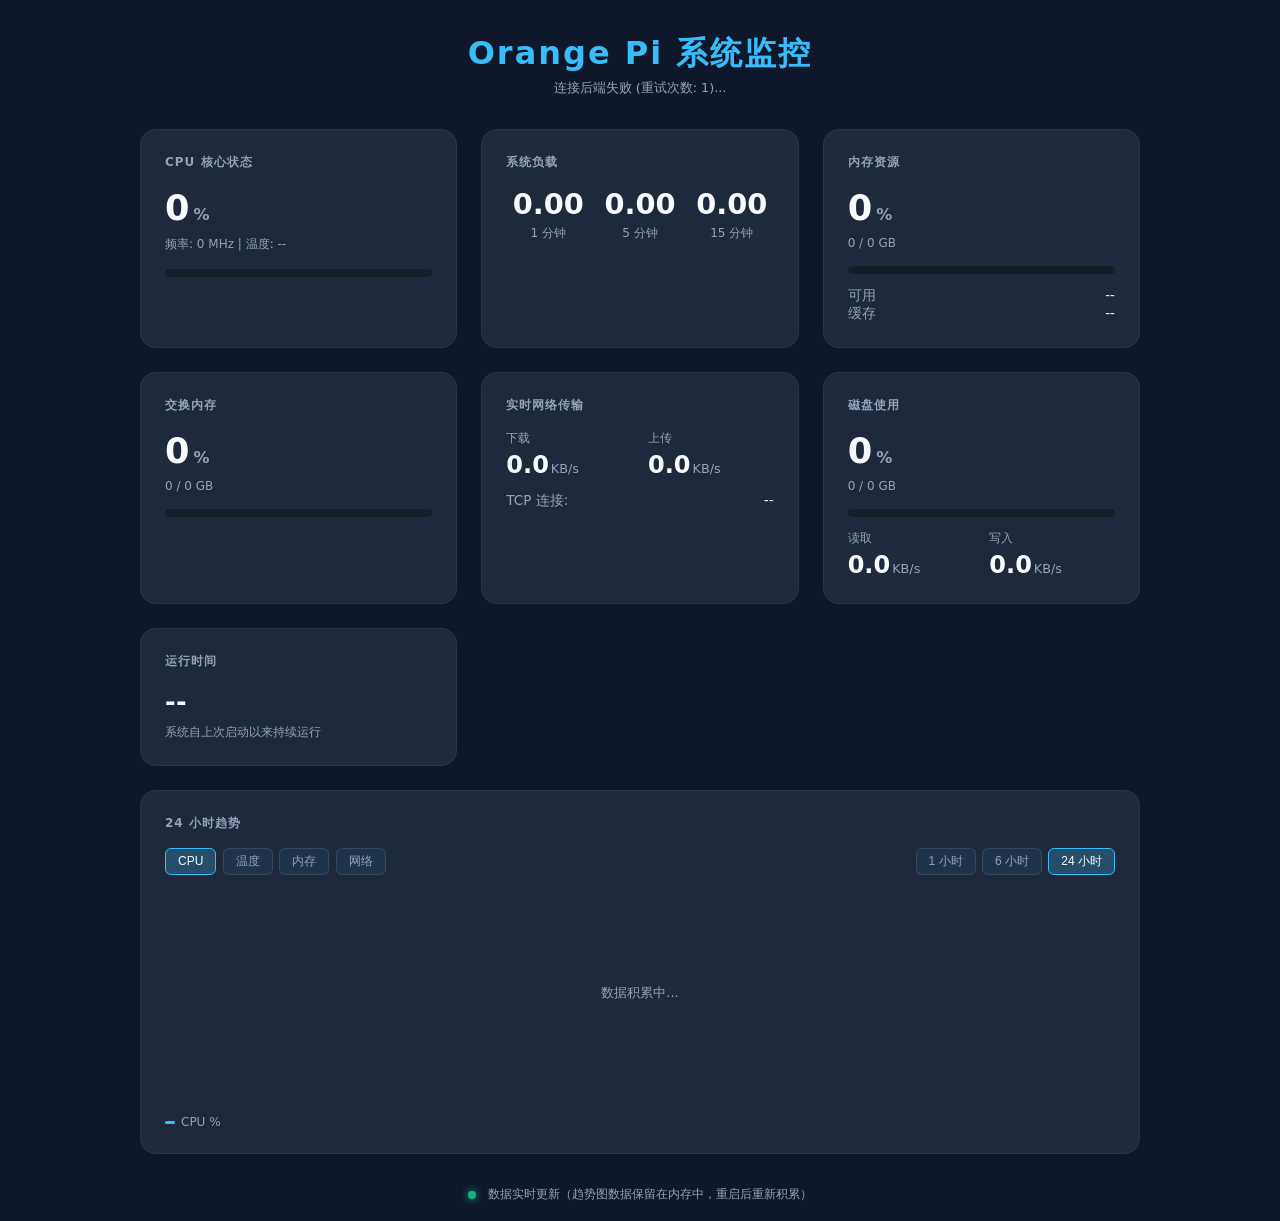
==== web/index.html @ b32b9d7f "refactor: standard Go layout (cmd/monitor), restore Chinese docs/scripts/frontend - Entry point move" ====
<!DOCTYPE html>
<html lang="zh-CN">

<head>
	<meta charset="UTF-8">
	<meta name="viewport" content="width=device-width, initial-scale=1.0">
	<title>系统监控</title>
	<link rel="stylesheet" href="static/css/style.css?v=7">
</head>

<body>
	<header>
		<h1>Orange Pi 系统监控</h1>
		<p id="local-time">正在连接服务器...</p>
	</header>

	<div class="container">
		<div class="card">
			<div class="card-title">CPU 核心状态</div>
			<div class="card-value"><span id="cpu-usage">0</span><span class="card-unit">%</span></div>
			<p class="card-subtitle">频率: <span id="cpu-freq">0</span> MHz | 温度: <span id="cpu-temp">--</span></p>
			<div class="progress-container">
				<div id="cpu-bar" class="progress-bar"></div>
			</div>
		</div>

		<div class="card">
			<div class="card-title">系统负载</div>
			<div class="load-row">
				<div class="load-item">
					<span class="load-value" id="load-1">0.00</span>
					<span class="load-label">1 分钟</span>
				</div>
				<div class="load-item">
					<span class="load-value" id="load-5">0.00</span>
					<span class="load-label">5 分钟</span>
				</div>
				<div class="load-item">
					<span class="load-value" id="load-15">0.00</span>
					<span class="load-label">15 分钟</span>
				</div>
			</div>
		</div>

		<div class="card">
			<div class="card-title">内存资源</div>
			<div class="card-value"><span id="mem-usage">0</span><span class="card-unit">%</span></div>
			<p id="mem-summary" class="card-subtitle">0 / 0 GB</p>
			<div class="progress-container">
				<div id="mem-bar" class="progress-bar"></div>
			</div>
			<div class="info-row" style="margin-top:0.8rem;margin-bottom:0;"><span>可用</span> <span id="mem-avail">--</span></div>
			<div class="info-row" style="margin-bottom:0;"><span>缓存</span> <span id="mem-cached">--</span></div>
		</div>

		<div class="card">
			<div class="card-title">交换内存</div>
			<div class="card-value"><span id="swap-usage">0</span><span class="card-unit">%</span></div>
			<p id="swap-summary" class="card-subtitle">0 / 0 GB</p>
			<div class="progress-container">
				<div id="swap-bar" class="progress-bar"></div>
			</div>
		</div>

		<div class="card">
			<div class="card-title">实时网络传输</div>
			<div class="net-row">
				<div class="net-item">
					<span class="net-label">下载</span>
					<span class="net-value" id="net-down">0.0</span><span class="net-unit">KB/s</span>
				</div>
				<div class="net-item">
					<span class="net-label">上传</span>
					<span class="net-value" id="net-up">0.0</span><span class="net-unit">KB/s</span>
				</div>
			</div>
			<div class="info-row" style="margin-top:0.8rem;margin-bottom:0;"><span>TCP 连接:</span> <span id="net-conns">--</span></div>
		</div>

		<div class="card">
			<div class="card-title">磁盘使用</div>
			<div class="card-value"><span id="disk-usage">0</span><span class="card-unit">%</span></div>
			<p id="disk-summary" class="card-subtitle">0 / 0 GB</p>
			<div class="progress-container">
				<div id="disk-bar" class="progress-bar"></div>
			</div>
			<div class="net-row" style="margin-top:0.8rem;">
				<div class="net-item">
					<span class="net-label">读取</span>
					<span class="net-value" id="disk-read">0.0</span><span class="net-unit">KB/s</span>
				</div>
				<div class="net-item">
					<span class="net-label">写入</span>
					<span class="net-value" id="disk-write">0.0</span><span class="net-unit">KB/s</span>
				</div>
			</div>
		</div>

		<div class="card">
			<div class="card-title">运行时间</div>
			<div class="card-value uptime-value" id="uptime">--</div>
			<p class="card-subtitle">系统自上次启动以来持续运行</p>
		</div>

		<div class="card trend-card">
			<div class="card-title">24 小时趋势</div>
			<div class="chart-controls">
				<div class="chart-metrics">
					<button type="button" class="chart-btn active" data-metric="cpu">CPU</button>
					<button type="button" class="chart-btn" data-metric="temp">温度</button>
					<button type="button" class="chart-btn" data-metric="mem">内存</button>
					<button type="button" class="chart-btn" data-metric="net">网络</button>
				</div>
				<div class="chart-ranges">
					<button type="button" class="chart-btn" data-range="1">1 小时</button>
					<button type="button" class="chart-btn" data-range="6">6 小时</button>
					<button type="button" class="chart-btn active" data-range="24">24 小时</button>
				</div>
			</div>
			<canvas id="trend-canvas"></canvas>
			<div class="chart-legend" id="chart-legend"></div>
		</div>
	</div>

	<div class="status-footer">
		<span class="status-dot"></span> 数据实时更新（趋势图数据保留在内存中，重启后重新积累）
	</div>

	<script src="static/js/app.js?v=11"></script>
</body>

</html>
---- web/static/css/style.css ----
:root {
	--bg-color: #0f172a;
	--card-bg: #1e293b;
	--accent-color: #38bdf8;
	--text-main: #f8fafc;
	--text-dim: #94a3b8;
	--success: #10b981;
	--danger: #ef4444;
}

* {
	margin: 0;
	padding: 0;
	box-sizing: border-box;
}

body {
	background-color: var(--bg-color);
	font-family: system-ui, -apple-system, sans-serif;
	color: var(--text-main);
	padding: 2rem;
	display: flex;
	flex-direction: column;
	align-items: center;
}

header {
	text-align: center;
	margin-bottom: 2rem;
}

header h1 {
	color: var(--accent-color);
	letter-spacing: 2px;
}

#local-time {
	color: var(--text-dim);
	font-size: 0.8rem;
	margin-top: 4px;
}

.container {
	display: grid;
	grid-template-columns: repeat(auto-fit, minmax(240px, 1fr));
	gap: 1.5rem;
	width: 100%;
	max-width: 1000px;
}

/* ===== 卡片容器 ===== */
.card {
	background: var(--card-bg);
	padding: 1.5rem;
	border-radius: 1rem;
	border: 1px solid rgba(255, 255, 255, 0.05);
}

.card-title {
	color: var(--text-dim);
	font-size: 0.75rem;
	text-transform: uppercase;
	letter-spacing: 1px;
	margin-bottom: 1rem;
	font-weight: 600;
}

/* ===== 主数值（CPU / 内存 / 交换 / 磁盘 通用）===== */
.card-value {
	font-size: 2.2rem;
	font-weight: 800;
}

.card-unit {
	font-size: 1rem;
	color: var(--text-dim);
	margin-left: 4px;
}

.card-subtitle {
	font-size: 0.75rem;
	color: var(--text-dim);
	margin-top: 8px;
}

/* ===== 进度条（CPU / 内存 / 交换 / 磁盘 通用）===== */
.progress-container {
	height: 8px;
	background: rgba(0, 0, 0, 0.3);
	border-radius: 4px;
	margin-top: 1rem;
	overflow: hidden;
}

.progress-bar {
	height: 100%;
	width: 0%;
	background: linear-gradient(90deg, var(--accent-color), #818cf8);
	transition: width 0.5s ease;
}

/* ===== 系统负载（三列布局）===== */
.load-row {
	display: flex;
	justify-content: space-between;
	gap: 0.5rem;
}

.load-item {
	text-align: center;
	flex: 1;
}

.load-value {
	display: block;
	font-size: 1.8rem;
	font-weight: 800;
}

.load-label {
	display: block;
	font-size: 0.75rem;
	color: var(--text-dim);
	margin-top: 4px;
}

/* ===== 实时网络 ===== */
.net-row {
	display: flex;
	justify-content: space-between;
	gap: 1rem;
}

.net-item {
	flex: 1;
}

.net-label {
	display: block;
	font-size: 0.75rem;
	color: var(--text-dim);
	margin-bottom: 4px;
}

.net-value {
	font-size: 1.5rem;
	font-weight: 800;
}

.net-unit {
	font-size: 0.8rem;
	color: var(--text-dim);
	margin-left: 2px;
}

/* ===== 系统运行信息 ===== */
.info-row {
	display: flex;
	justify-content: space-between;
	margin-bottom: 0.8rem;
	font-size: 0.85rem;
	color: var(--text-dim);
}

.info-row span:first-child {
	color: var(--text-dim);
}

.info-row span:last-child {
	color: var(--text-main);
}

.status-badge {
	display: inline-block;
	padding: 4px 8px;
	background: rgba(16, 185, 129, 0.1);
	color: var(--success);
	border-radius: 4px;
	font-size: 0.75rem;
	font-weight: 600;
	margin-top: 0.5rem;
}

/* ===== 运行时间 ===== */
.uptime-value {
	font-size: 1.6rem;
	letter-spacing: 0.5px;
}

/* ===== 页面底部 ===== */
.status-footer {
	margin-top: 2rem;
	color: var(--text-dim);
	font-size: 0.75rem;
}

.status-dot {
	height: 8px;
	width: 8px;
	background: var(--success);
	border-radius: 50%;
	display: inline-block;
	margin-right: 8px;
	box-shadow: 0 0 8px var(--success);
	vertical-align: middle;
}

/* ===== 趋势图 ===== */
.trend-card {
	grid-column: 1 / -1;
}

.chart-controls {
	display: flex;
	justify-content: space-between;
	gap: 1rem;
	margin-bottom: 0.8rem;
	flex-wrap: wrap;
}

.chart-metrics,
.chart-ranges {
	display: flex;
	gap: 0.4rem;
}

.chart-btn {
	background: rgba(56, 189, 248, 0.08);
	color: var(--text-dim);
	border: 1px solid rgba(255, 255, 255, 0.1);
	border-radius: 6px;
	padding: 4px 12px;
	font-size: 0.75rem;
	cursor: pointer;
}

.chart-btn:hover {
	color: var(--text-main);
}

.chart-btn.active {
	background: rgba(56, 189, 248, 0.25);
	color: var(--text-main);
	border-color: var(--accent-color);
}

#trend-canvas {
	width: 100%;
	height: 220px;
	display: block;
}

.chart-legend {
	margin-top: 0.5rem;
	display: flex;
	gap: 1rem;
	font-size: 0.75rem;
	color: var(--text-dim);
}

.legend-item {
	display: inline-flex;
	align-items: center;
	gap: 6px;
}

.legend-dot {
	width: 10px;
	height: 3px;
	border-radius: 2px;
	display: inline-block;
}
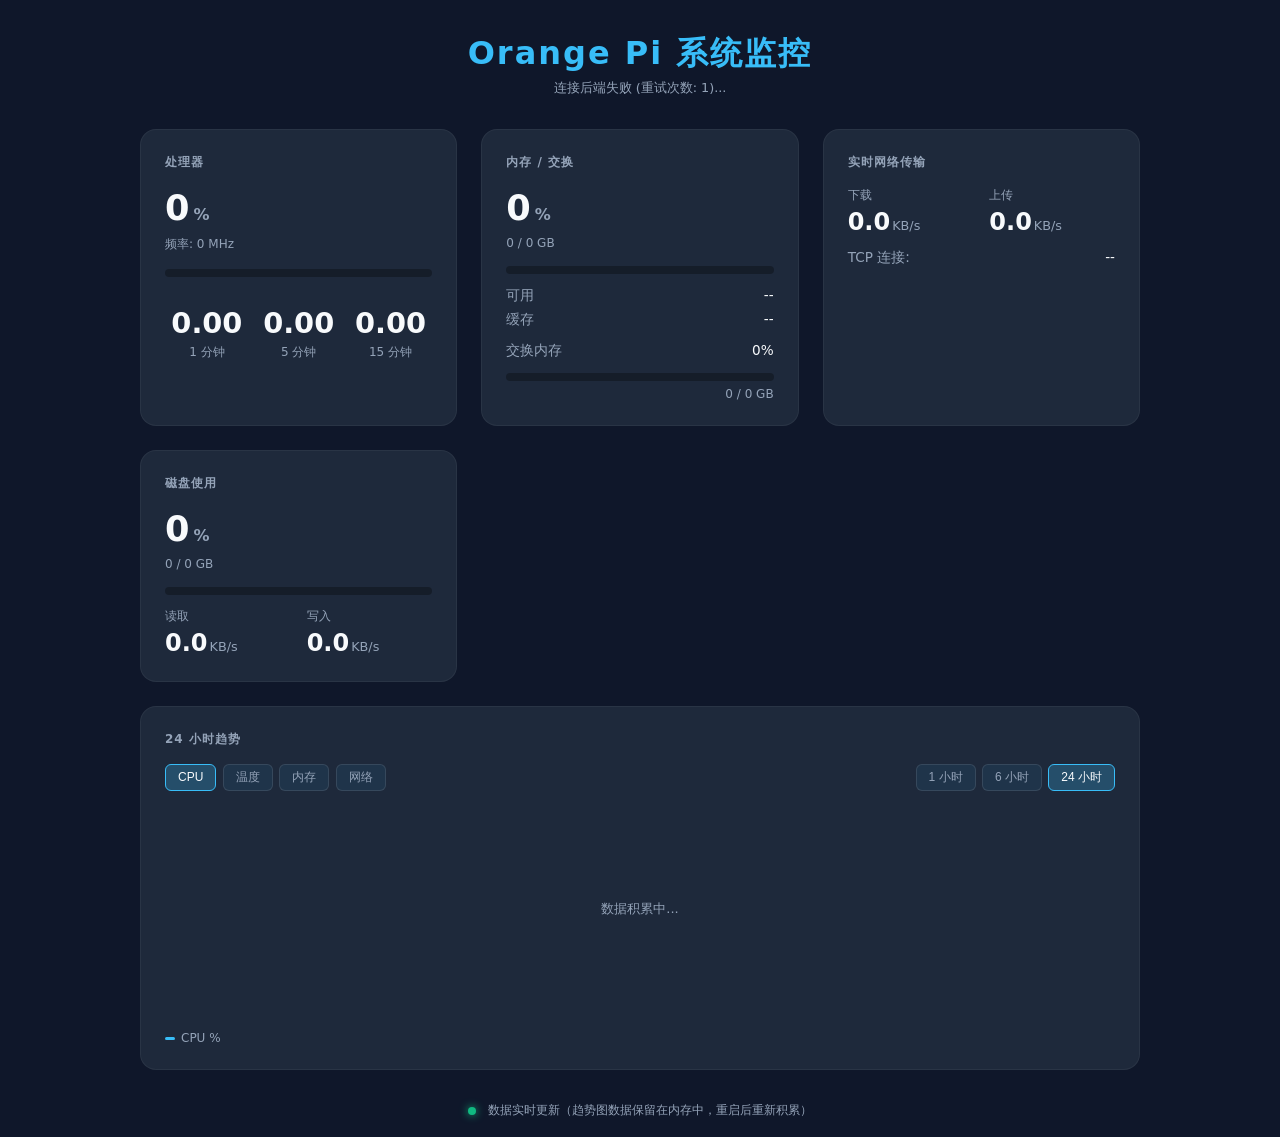
==== commit 52796dfc: "feat: denser dashboard — per-core CPU, thermal zones, merged cards - Merge memory and swap into one " ====
--- a/web/index.html
+++ b/web/index.html
@@ -5,7 +5,7 @@
 	<meta charset="UTF-8">
 	<meta name="viewport" content="width=device-width, initial-scale=1.0">
 	<title>系统监控</title>
-	<link rel="stylesheet" href="static/css/style.css?v=7">
+	<link rel="stylesheet" href="static/css/style.css?v=8">
 </head>
 
 <body>
@@ -16,17 +16,15 @@
 
 	<div class="container">
 		<div class="card">
-			<div class="card-title">CPU 核心状态</div>
+			<div class="card-title">处理器</div>
 			<div class="card-value"><span id="cpu-usage">0</span><span class="card-unit">%</span></div>
-			<p class="card-subtitle">频率: <span id="cpu-freq">0</span> MHz | 温度: <span id="cpu-temp">--</span></p>
+			<p class="card-subtitle">频率: <span id="cpu-freq">0</span> MHz</p>
 			<div class="progress-container">
 				<div id="cpu-bar" class="progress-bar"></div>
 			</div>
-		</div>
-
-		<div class="card">
-			<div class="card-title">系统负载</div>
-			<div class="load-row">
+			<div id="thermal-rows"></div>
+			<div class="core-grid" id="core-grid"></div>
+			<div class="load-row" style="margin-top:1rem;">
 				<div class="load-item">
 					<span class="load-value" id="load-1">0.00</span>
 					<span class="load-label">1 分钟</span>
@@ -43,23 +41,19 @@
 		</div>
 
 		<div class="card">
-			<div class="card-title">内存资源</div>
+			<div class="card-title">内存 / 交换</div>
 			<div class="card-value"><span id="mem-usage">0</span><span class="card-unit">%</span></div>
 			<p id="mem-summary" class="card-subtitle">0 / 0 GB</p>
 			<div class="progress-container">
 				<div id="mem-bar" class="progress-bar"></div>
 			</div>
 			<div class="info-row" style="margin-top:0.8rem;margin-bottom:0;"><span>可用</span> <span id="mem-avail">--</span></div>
-			<div class="info-row" style="margin-bottom:0;"><span>缓存</span> <span id="mem-cached">--</span></div>
-		</div>
-
-		<div class="card">
-			<div class="card-title">交换内存</div>
-			<div class="card-value"><span id="swap-usage">0</span><span class="card-unit">%</span></div>
-			<p id="swap-summary" class="card-subtitle">0 / 0 GB</p>
-			<div class="progress-container">
+			<div class="info-row" style="margin-top:0.4rem;"><span>缓存</span> <span id="mem-cached">--</span></div>
+			<div class="info-row" style="margin-top:0.8rem;"><span>交换内存</span> <span id="swap-usage">0%</span></div>
+			<div class="progress-container" style="margin-top:0.4rem;">
 				<div id="swap-bar" class="progress-bar"></div>
 			</div>
+			<p id="swap-summary" class="card-subtitle" style="text-align:right;margin-top:6px;">0 / 0 GB</p>
 		</div>
 
 		<div class="card">
@@ -96,12 +90,6 @@
 			</div>
 		</div>
 
-		<div class="card">
-			<div class="card-title">运行时间</div>
-			<div class="card-value uptime-value" id="uptime">--</div>
-			<p class="card-subtitle">系统自上次启动以来持续运行</p>
-		</div>
-
 		<div class="card trend-card">
 			<div class="card-title">24 小时趋势</div>
 			<div class="chart-controls">
@@ -126,7 +114,7 @@
 		<span class="status-dot"></span> 数据实时更新（趋势图数据保留在内存中，重启后重新积累）
 	</div>
 
-	<script src="static/js/app.js?v=11"></script>
+	<script src="static/js/app.js?v=12"></script>
 </body>
 
 </html>
--- a/web/static/css/style.css
+++ b/web/static/css/style.css
@@ -181,11 +181,6 @@
 	margin-top: 0.5rem;
 }
 
-/* ===== 运行时间 ===== */
-.uptime-value {
-	font-size: 1.6rem;
-	letter-spacing: 0.5px;
-}
 
 /* ===== 页面底部 ===== */
 .status-footer {
@@ -270,3 +265,39 @@
 	border-radius: 2px;
 	display: inline-block;
 }
+
+/* ===== 每核占用迷你柱状图 ===== */
+.core-grid {
+	display: flex;
+	gap: 6px;
+	margin-top: 0.8rem;
+}
+
+.core-cell {
+	flex: 1;
+	text-align: center;
+}
+
+.core-bar-bg {
+	height: 36px;
+	background: rgba(0, 0, 0, 0.3);
+	border-radius: 3px;
+	position: relative;
+	overflow: hidden;
+}
+
+.core-bar {
+	position: absolute;
+	bottom: 0;
+	left: 0;
+	width: 100%;
+	background: linear-gradient(180deg, #818cf8, #38bdf8);
+	transition: height 0.5s ease;
+}
+
+.core-label {
+	display: block;
+	font-size: 0.65rem;
+	color: var(--text-dim);
+	margin-top: 3px;
+}
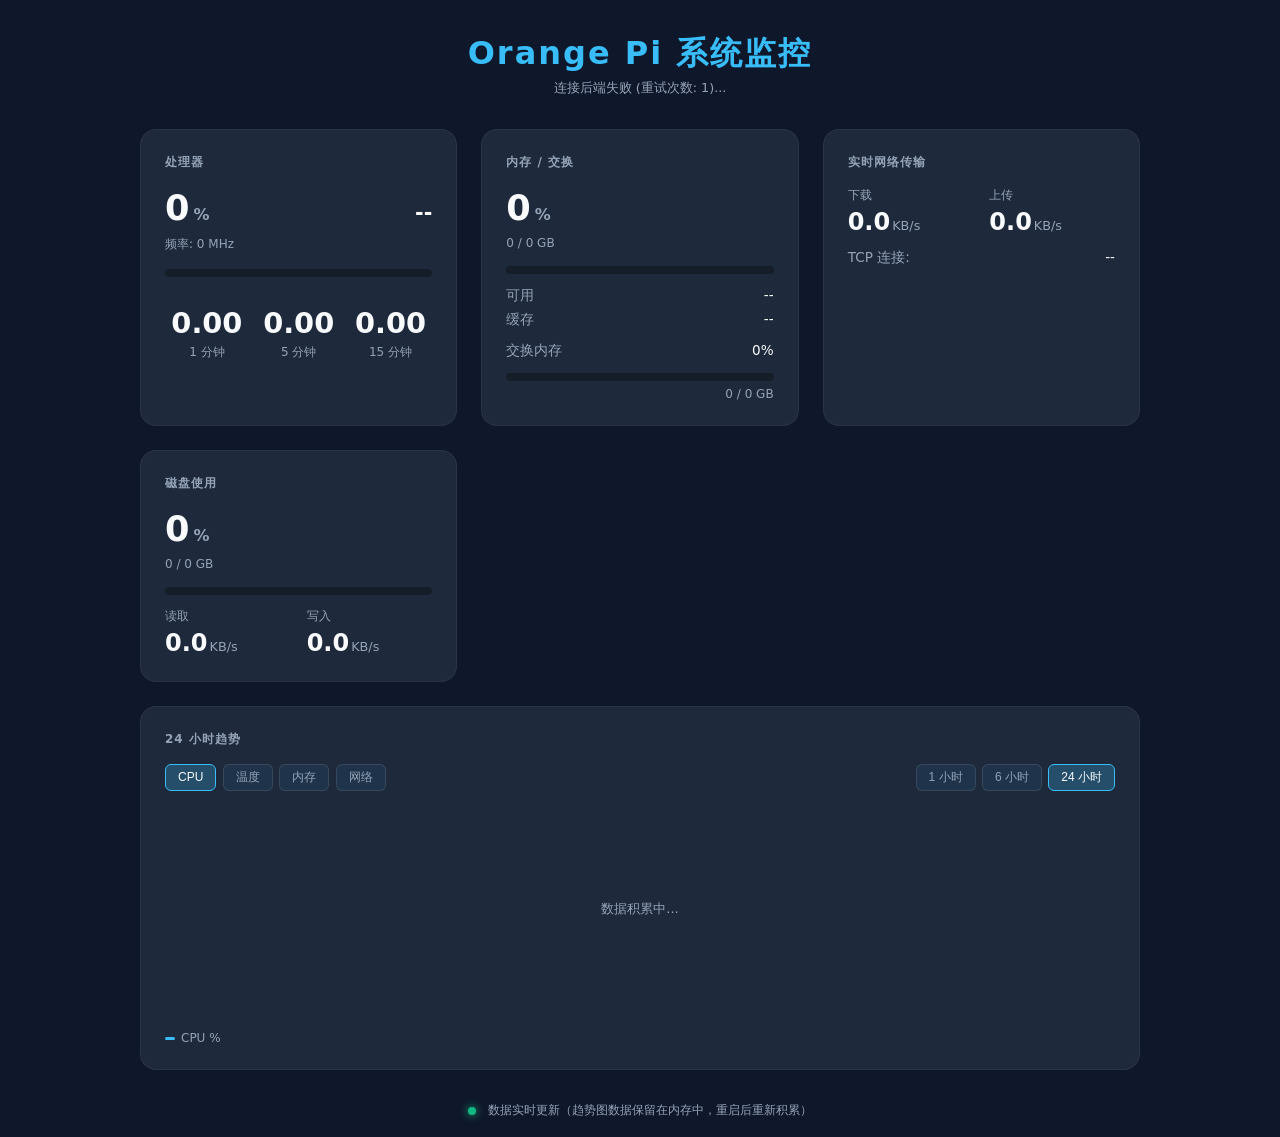
==== commit df8dad82: "feat: cleaner processor card — thermal filter, temp badge, per-core values - Filter thermal zones at" ====
--- a/web/index.html
+++ b/web/index.html
@@ -5,7 +5,7 @@
 	<meta charset="UTF-8">
 	<meta name="viewport" content="width=device-width, initial-scale=1.0">
 	<title>系统监控</title>
-	<link rel="stylesheet" href="static/css/style.css?v=8">
+	<link rel="stylesheet" href="static/css/style.css?v=9">
 </head>
 
 <body>
@@ -17,12 +17,14 @@
 	<div class="container">
 		<div class="card">
 			<div class="card-title">处理器</div>
-			<div class="card-value"><span id="cpu-usage">0</span><span class="card-unit">%</span></div>
+			<div class="cpu-head">
+				<div class="card-value"><span id="cpu-usage">0</span><span class="card-unit">%</span></div>
+				<div class="cpu-temp" id="cpu-temp">--</div>
+			</div>
 			<p class="card-subtitle">频率: <span id="cpu-freq">0</span> MHz</p>
 			<div class="progress-container">
 				<div id="cpu-bar" class="progress-bar"></div>
 			</div>
-			<div id="thermal-rows"></div>
 			<div class="core-grid" id="core-grid"></div>
 			<div class="load-row" style="margin-top:1rem;">
 				<div class="load-item">
@@ -114,7 +116,7 @@
 		<span class="status-dot"></span> 数据实时更新（趋势图数据保留在内存中，重启后重新积累）
 	</div>
 
-	<script src="static/js/app.js?v=12"></script>
+	<script src="static/js/app.js?v=13"></script>
 </body>
 
 </html>
--- a/web/static/css/style.css
+++ b/web/static/css/style.css
@@ -301,3 +301,22 @@
 	color: var(--text-dim);
 	margin-top: 3px;
 }
+
+/* ===== 处理器卡片头部（占用率与温度同行） ===== */
+.cpu-head {
+	display: flex;
+	align-items: baseline;
+	justify-content: space-between;
+	gap: 0.5rem;
+}
+
+.cpu-temp {
+	font-size: 1.3rem;
+	font-weight: 800;
+	text-align: right;
+	white-space: nowrap;
+}
+
+.temp-sep {
+	color: var(--text-dim);
+}
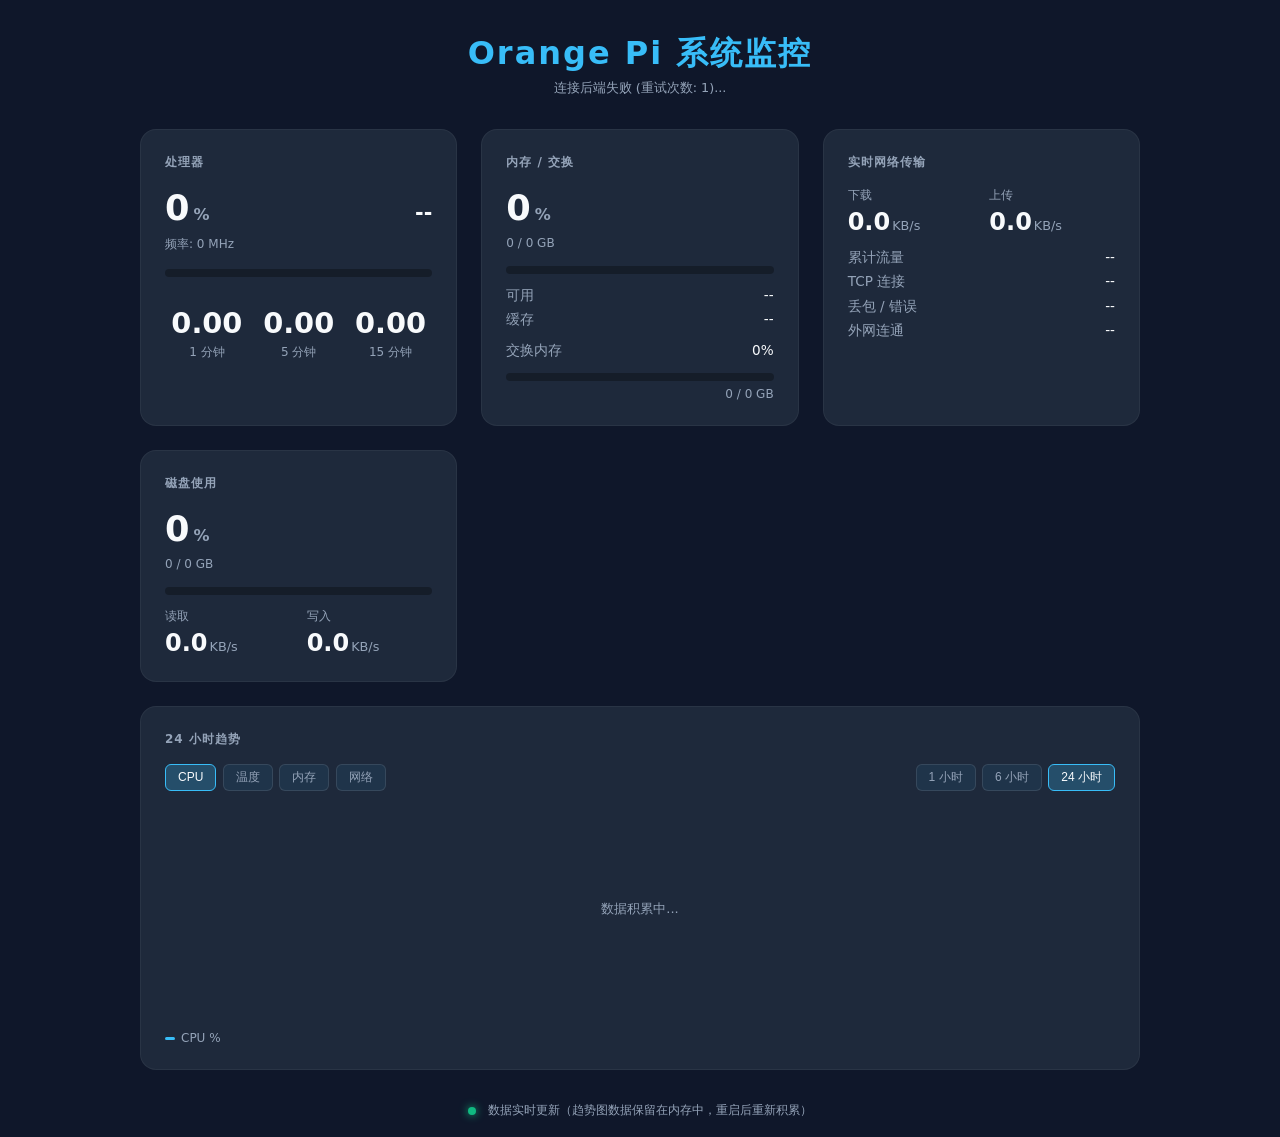
==== commit 9d612ebd: "feat: richer network card — totals, TCP states, drops, egress probe - Cumulative down/up traffic sin" ====
--- a/web/index.html
+++ b/web/index.html
@@ -70,7 +70,10 @@
 					<span class="net-value" id="net-up">0.0</span><span class="net-unit">KB/s</span>
 				</div>
 			</div>
-			<div class="info-row" style="margin-top:0.8rem;margin-bottom:0;"><span>TCP 连接:</span> <span id="net-conns">--</span></div>
+			<div class="info-row" style="margin-top:0.8rem;margin-bottom:0;"><span>累计流量</span> <span id="net-total">--</span></div>
+			<div class="info-row" style="margin-top:0.4rem;margin-bottom:0;"><span>TCP 连接</span> <span id="net-conns">--</span></div>
+			<div class="info-row" style="margin-top:0.4rem;margin-bottom:0;"><span>丢包 / 错误</span> <span id="net-drops">--</span></div>
+			<div class="info-row" style="margin-top:0.4rem;margin-bottom:0;"><span>外网连通</span> <span id="net-online">--</span></div>
 		</div>
 
 		<div class="card">
@@ -116,7 +119,7 @@
 		<span class="status-dot"></span> 数据实时更新（趋势图数据保留在内存中，重启后重新积累）
 	</div>
 
-	<script src="static/js/app.js?v=13"></script>
+	<script src="static/js/app.js?v=14"></script>
 </body>
 
 </html>
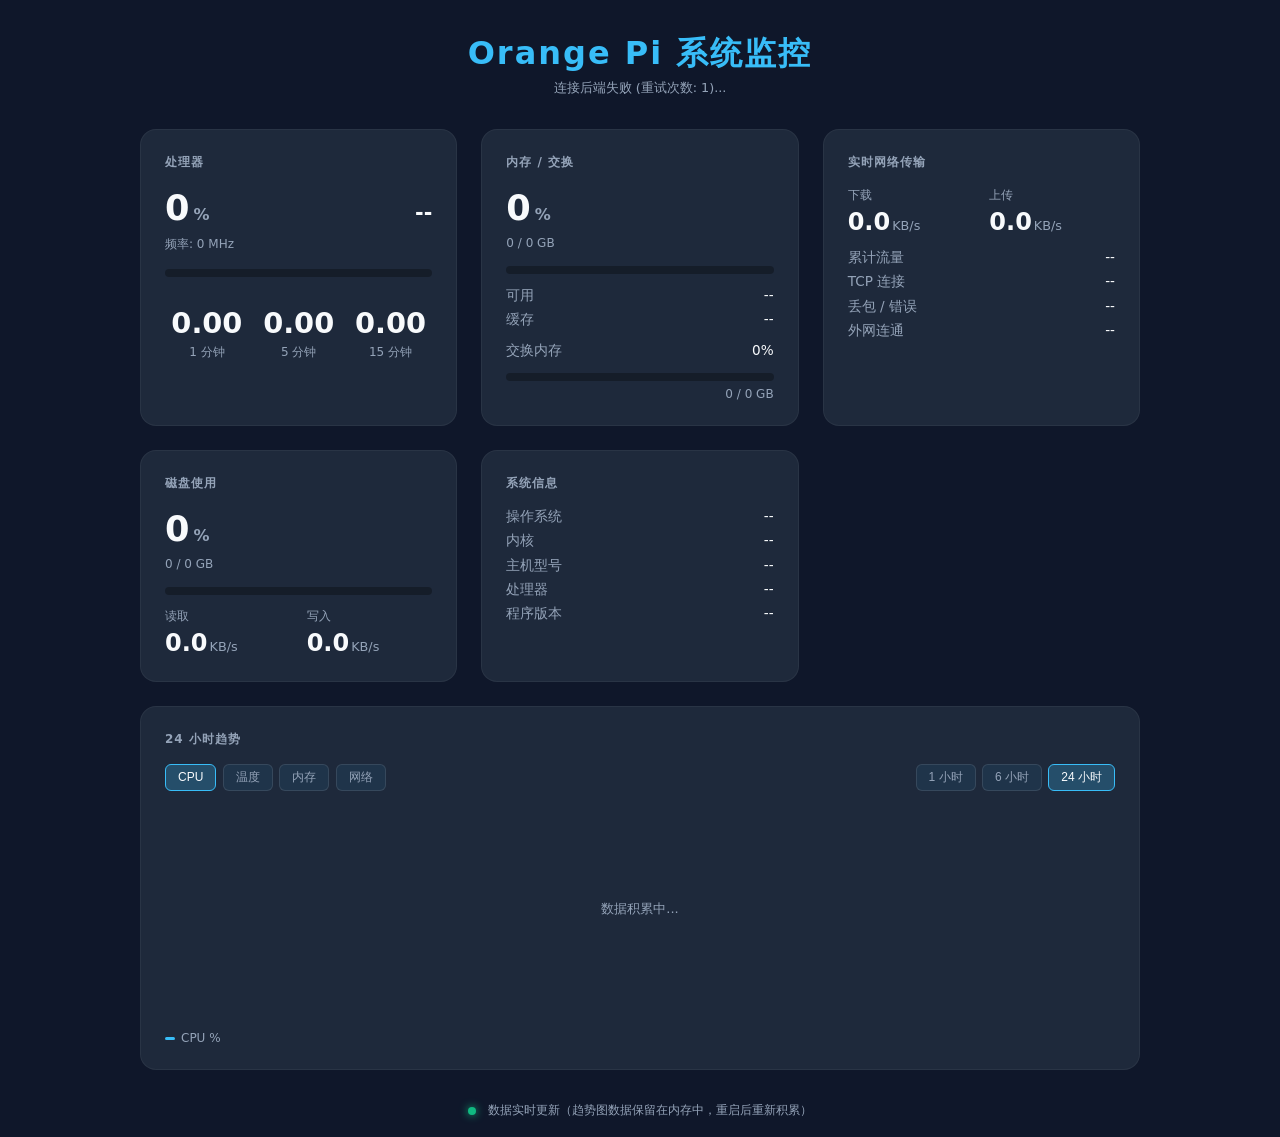
==== commit a9f8e7f5: "feat: system info card, build version injection, placeholder domains in README - New /api/system ser" ====
--- a/web/index.html
+++ b/web/index.html
@@ -95,6 +95,15 @@
 			</div>
 		</div>
 
+		<div class="card">
+			<div class="card-title">系统信息</div>
+			<div class="info-row" style="margin-bottom:0;"><span>操作系统</span> <span id="sys-os">--</span></div>
+			<div class="info-row" style="margin-top:0.4rem;margin-bottom:0;"><span>内核</span> <span id="sys-kernel">--</span></div>
+			<div class="info-row" style="margin-top:0.4rem;margin-bottom:0;"><span>主机型号</span> <span id="sys-board">--</span></div>
+			<div class="info-row" style="margin-top:0.4rem;margin-bottom:0;"><span>处理器</span> <span id="sys-cpu">--</span></div>
+			<div class="info-row" style="margin-top:0.4rem;margin-bottom:0;"><span>程序版本</span> <span id="sys-version">--</span></div>
+		</div>
+
 		<div class="card trend-card">
 			<div class="card-title">24 小时趋势</div>
 			<div class="chart-controls">
@@ -119,7 +128,7 @@
 		<span class="status-dot"></span> 数据实时更新（趋势图数据保留在内存中，重启后重新积累）
 	</div>
 
-	<script src="static/js/app.js?v=14"></script>
+	<script src="static/js/app.js?v=15"></script>
 </body>
 
 </html>
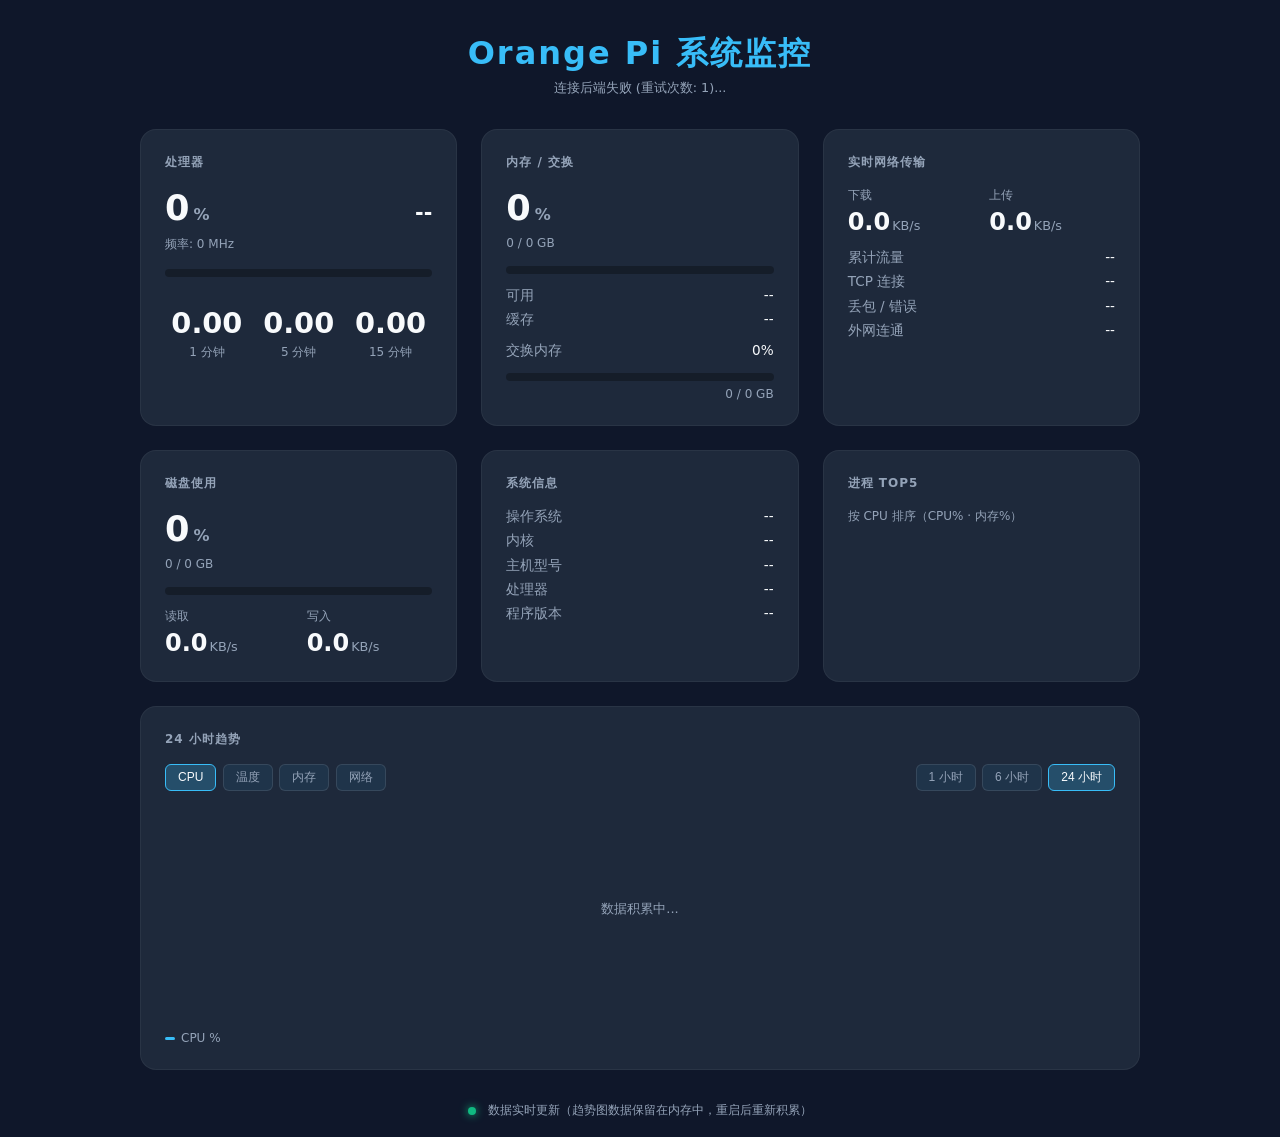
==== commit e3f14c9e: "feat: process top-5 card, per-mount disk usage, compact system info - New top-5 processes card (10s " ====
--- a/web/index.html
+++ b/web/index.html
@@ -83,6 +83,7 @@
 			<div class="progress-container">
 				<div id="disk-bar" class="progress-bar"></div>
 			</div>
+			<div id="disk-mounts"></div>
 			<div class="net-row" style="margin-top:0.8rem;">
 				<div class="net-item">
 					<span class="net-label">读取</span>
@@ -102,6 +103,12 @@
 			<div class="info-row" style="margin-top:0.4rem;margin-bottom:0;"><span>主机型号</span> <span id="sys-board">--</span></div>
 			<div class="info-row" style="margin-top:0.4rem;margin-bottom:0;"><span>处理器</span> <span id="sys-cpu">--</span></div>
 			<div class="info-row" style="margin-top:0.4rem;margin-bottom:0;"><span>程序版本</span> <span id="sys-version">--</span></div>
+		</div>
+
+		<div class="card">
+			<div class="card-title">进程 TOP5</div>
+			<p class="card-subtitle" style="margin-bottom:0.6rem;">按 CPU 排序（CPU% · 内存%）</p>
+			<div id="proc-rows"></div>
 		</div>
 
 		<div class="card trend-card">
@@ -128,7 +135,7 @@
 		<span class="status-dot"></span> 数据实时更新（趋势图数据保留在内存中，重启后重新积累）
 	</div>
 
-	<script src="static/js/app.js?v=15"></script>
+	<script src="static/js/app.js?v=18"></script>
 </body>
 
 </html>
--- a/web/static/css/style.css
+++ b/web/static/css/style.css
@@ -320,3 +320,31 @@
 .temp-sep {
 	color: var(--text-dim);
 }
+
+/* ===== 进程 TOP ===== */
+.proc-row {
+	display: flex;
+	justify-content: space-between;
+	align-items: baseline;
+	gap: 0.8rem;
+	font-size: 0.85rem;
+	padding: 3px 0;
+}
+
+.proc-name {
+	color: var(--text-main);
+	overflow: hidden;
+	text-overflow: ellipsis;
+	white-space: nowrap;
+}
+
+.proc-pid {
+	color: var(--text-dim);
+	font-size: 0.7rem;
+	margin-left: 4px;
+}
+
+.proc-val {
+	color: var(--text-dim);
+	white-space: nowrap;
+}
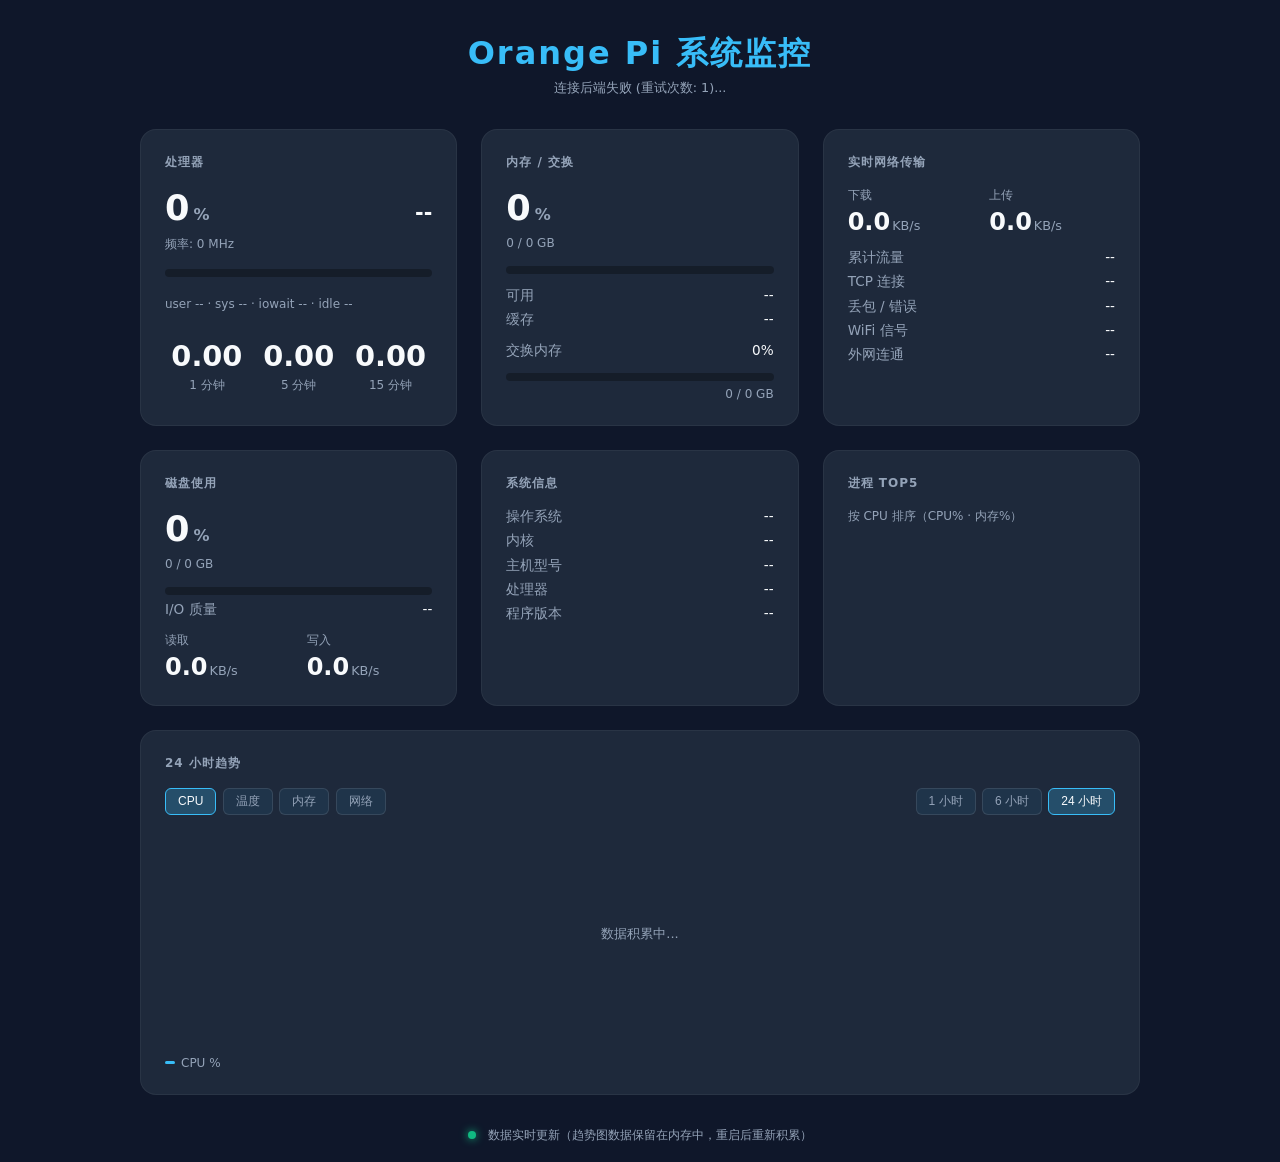
==== commit 4ca21287: "feat: wifi link quality, disk I/O quality, CPU time breakdown - Network card: wireless link quality " ====
--- a/web/index.html
+++ b/web/index.html
@@ -25,6 +25,8 @@
 			<div class="progress-container">
 				<div id="cpu-bar" class="progress-bar"></div>
 			</div>
+			<div class="cpu-split-bar" id="cpu-split"></div>
+			<p class="card-subtitle" id="cpu-split-label" style="margin-top:4px;">user -- · sys -- · iowait -- · idle --</p>
 			<div class="core-grid" id="core-grid"></div>
 			<div class="load-row" style="margin-top:1rem;">
 				<div class="load-item">
@@ -73,6 +75,7 @@
 			<div class="info-row" style="margin-top:0.8rem;margin-bottom:0;"><span>累计流量</span> <span id="net-total">--</span></div>
 			<div class="info-row" style="margin-top:0.4rem;margin-bottom:0;"><span>TCP 连接</span> <span id="net-conns">--</span></div>
 			<div class="info-row" style="margin-top:0.4rem;margin-bottom:0;"><span>丢包 / 错误</span> <span id="net-drops">--</span></div>
+			<div class="info-row" style="margin-top:0.4rem;margin-bottom:0;"><span>WiFi 信号</span> <span id="wifi-signal">--</span></div>
 			<div class="info-row" style="margin-top:0.4rem;margin-bottom:0;"><span>外网连通</span> <span id="net-online">--</span></div>
 		</div>
 
@@ -84,6 +87,7 @@
 				<div id="disk-bar" class="progress-bar"></div>
 			</div>
 			<div id="disk-mounts"></div>
+			<div class="info-row" style="margin-top:0.4rem;margin-bottom:0;"><span>I/O 质量</span> <span id="disk-quality">--</span></div>
 			<div class="net-row" style="margin-top:0.8rem;">
 				<div class="net-item">
 					<span class="net-label">读取</span>
@@ -135,7 +139,7 @@
 		<span class="status-dot"></span> 数据实时更新（趋势图数据保留在内存中，重启后重新积累）
 	</div>
 
-	<script src="static/js/app.js?v=18"></script>
+	<script src="static/js/app.js?v=20"></script>
 </body>
 
 </html>
--- a/web/static/css/style.css
+++ b/web/static/css/style.css
@@ -348,3 +348,18 @@
 	color: var(--text-dim);
 	white-space: nowrap;
 }
+
+/* ===== CPU 时间分解分段条 ===== */
+.cpu-split-bar {
+	display: flex;
+	height: 6px;
+	border-radius: 3px;
+	overflow: hidden;
+	margin-top: 0.6rem;
+}
+
+.cpu-split-bar span {
+	display: block;
+	height: 100%;
+	transition: width 0.5s ease;
+}
